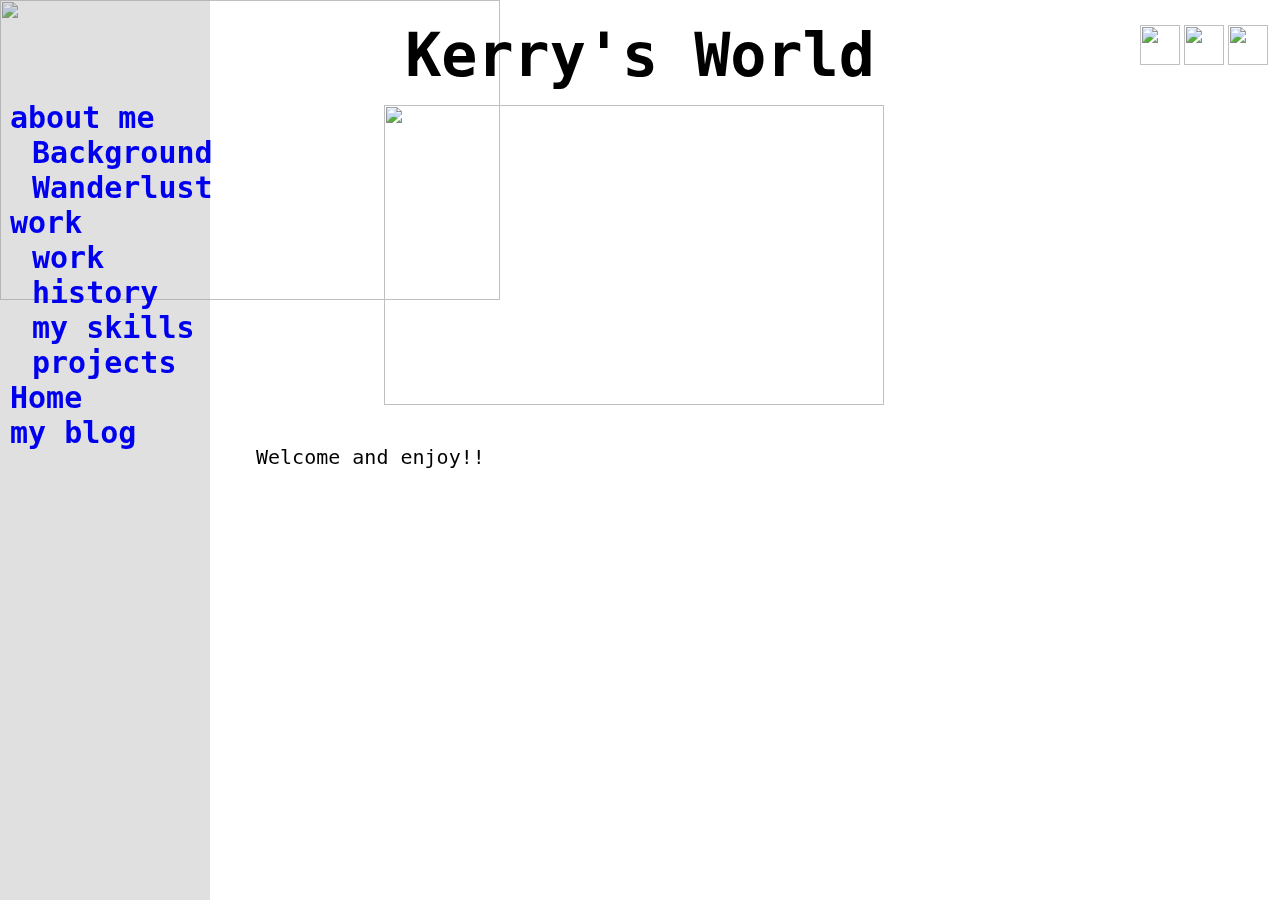
==== index.html @ 60e21bc7 "DOM" ====
<!DOCTYPE html>

<html>

<head>
  <meta charset="UTF-8">
  <link type="text/css" rel="stylesheet" href="stylesheets/default.css"/>
  <title>Kerry's website</title>

</head>

<body>

  <img src="http://previews.123rf.com/images/onionastudio/onionastudio1405/onionastudio140500051/28292831-Bright-beige-wood-floor-background-top-view-high-resolution-3d-render-Stock-Photo.jpg" id="bg" alt="">

  <h1>Kerry's World</h1>

  <nav>
    <ul>
      <li><a href="#">about me</a>
        <ul>
          <li><a href="about.html">Background</a></li>
          <li><a href="#">Wanderlust</a></li>
        </ul>
      </li>
      <li><a href="#">work</a>
        <ul>
          <li><a href="#">work history</a></li>
          <li><a href="#">my skills</a></li>
          <li><a href="projects/index.html">projects</a></li>
        </ul>
      </li>
      <li><a href="#">Home</a></li>
      <li><a href="blog/index.html">my blog</a></li>
    </ul>
  </nav>

  <img src="http://www.gymmagic.com/wp-content/uploads/2014/09/Starfish-Pic-1024x640.jpg"/>

  <p>Welcome and enjoy!!</p>

  <div class="icons">
<a href="https://www.facebook.com/kerry.imai"><img src="https://cdn2.iconfinder.com/data/icons/social-aquiocons/128/Aquicon-Facebook.png"/></a>
<a href="https://github.com/kerryimai"><img src="https://cdn2.iconfinder.com/data/icons/social-aquiocons/128/Aquicon-Github.png"/></a>
<a href="mailto:kmc736@nyu.edu"><img src="https://cdn2.iconfinder.com/data/icons/social-aquiocons/128/Aquicon-GooglePlus.png"/></a>
</div>


  </body>
</html>
---- stylesheets/default.css ----
* {
  margin: 0;
  padding: 0;
}


h1 {
  margin-top: 20px;
  font-size: 60px;
  font-family: monospace;
  text-align: center;
}

nav {
  background-color: rgba(158, 158, 158, 0.32);
  width: 200px;
  top: 0;
  bottom: 0;
  position: fixed;
  padding-left: 10px;
}

nav > ul {
  margin-top: 100px;
}

nav ul li a {
  font-weight: bold;
  text-decoration: none;
  display: block;
  font-size: 30px;
  font-family: monospace;
}

nav ul li a:visited {
  color: black;
}

nav ul li a:hover {
  color: white;
}

nav ul li ul {
  margin-left: 22px;
  list-style: none;
}

nav li ul {
  /*display: none;*/
}

nav li:hover ul {
  /*display: block;*/
}


img {
  left: 30%;
  display: inline-block;
  height: 300px;
  width: 500px;
  position: relative;
  margin-top: 15px;
  margin-bottom: 20px;
}

p {
  position: relative;
  left: 20%;
  width: 60%;
  font-size: 20px;
  font-family: monospace;
  margin-top: 20px;
}

.icons{
  position: fixed;
  top: 10px;
  right: 50px;
}


.icons img {
  width: 40px;
  height: 40px;
  z-index: 3;
}

#auto {
 width: 500px;
 height: auto;
}

#bg {
  position: fixed;
  z-index: -5;
  top: -15px;
  left: 0;

  /* Preserve aspet ratio */
  min-width: 100%;
  min-height: 100%;
}
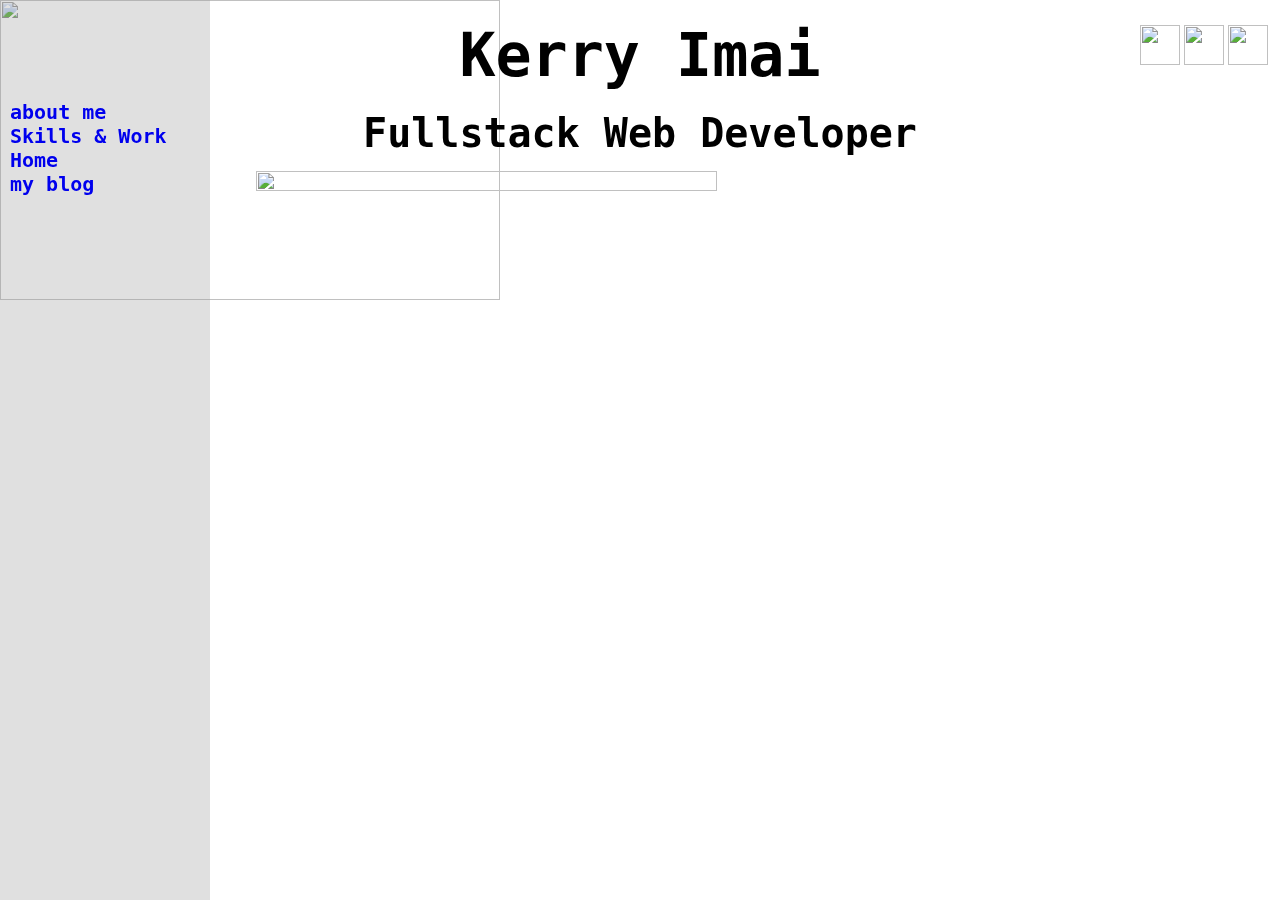
==== commit ec2c2888: "Change links and texts" ====
--- a/index.html
+++ b/index.html
@@ -13,31 +13,19 @@
 
   <img src="http://previews.123rf.com/images/onionastudio/onionastudio1405/onionastudio140500051/28292831-Bright-beige-wood-floor-background-top-view-high-resolution-3d-render-Stock-Photo.jpg" id="bg" alt="">
 
-  <h1>Kerry's World</h1>
+  <h1>Kerry Imai</h1>
+  <h3 class="job-position">Fullstack Web Developer</h3>
 
   <nav>
     <ul>
-      <li><a href="#">about me</a>
-        <ul>
-          <li><a href="about.html">Background</a></li>
-          <li><a href="#">Wanderlust</a></li>
-        </ul>
-      </li>
-      <li><a href="#">work</a>
-        <ul>
-          <li><a href="#">work history</a></li>
-          <li><a href="#">my skills</a></li>
-          <li><a href="projects/index.html">projects</a></li>
-        </ul>
-      </li>
+      <li><a href="about.html">about me</a></li>
+      <li><a href="projects/index.html">Skills & Work</a></li>
       <li><a href="#">Home</a></li>
       <li><a href="blog/index.html">my blog</a></li>
     </ul>
   </nav>
 
-  <img src="http://www.gymmagic.com/wp-content/uploads/2014/09/Starfish-Pic-1024x640.jpg"/>
-
-  <p>Welcome and enjoy!!</p>
+  <img class="coffee" src="imgs/coffee-laptop.jpg"/>
 
   <div class="icons">
 <a href="https://www.facebook.com/kerry.imai"><img src="https://cdn2.iconfinder.com/data/icons/social-aquiocons/128/Aquicon-Facebook.png"/></a>
--- a/stylesheets/default.css
+++ b/stylesheets/default.css
@@ -10,6 +10,22 @@
   font-size: 60px;
   font-family: monospace;
   text-align: center;
+}
+
+.job-position {
+  margin-top: 20px;
+  font-size: 40px;
+  font-family: monospace;
+  text-align: center;
+}
+
+.coffee {
+  height: 40%;
+  width: 60%;
+  position: relative;
+  margin-top: 15px;
+  margin-bottom: 20px;
+    left: 20%;
 }
 
 nav {
@@ -29,7 +45,7 @@
   font-weight: bold;
   text-decoration: none;
   display: block;
-  font-size: 30px;
+  font-size: 20px;
   font-family: monospace;
 }
 
@@ -47,11 +63,11 @@
 }
 
 nav li ul {
-  /*display: none;*/
+  display: none;
 }
 
 nav li:hover ul {
-  /*display: block;*/
+  display: block;
 }
 
 
@@ -101,4 +117,18 @@
   /* Preserve aspet ratio */
   min-width: 100%;
   min-height: 100%;
+}
+
+.flexbox{
+position: relative;
+   width: 100%;
+   }
+
+.ontop {
+ position: absolute;
+   top: 200px;
+   left: 30%;
+   width: 100%;
+   color: white;
+   font-size: 25px;
 }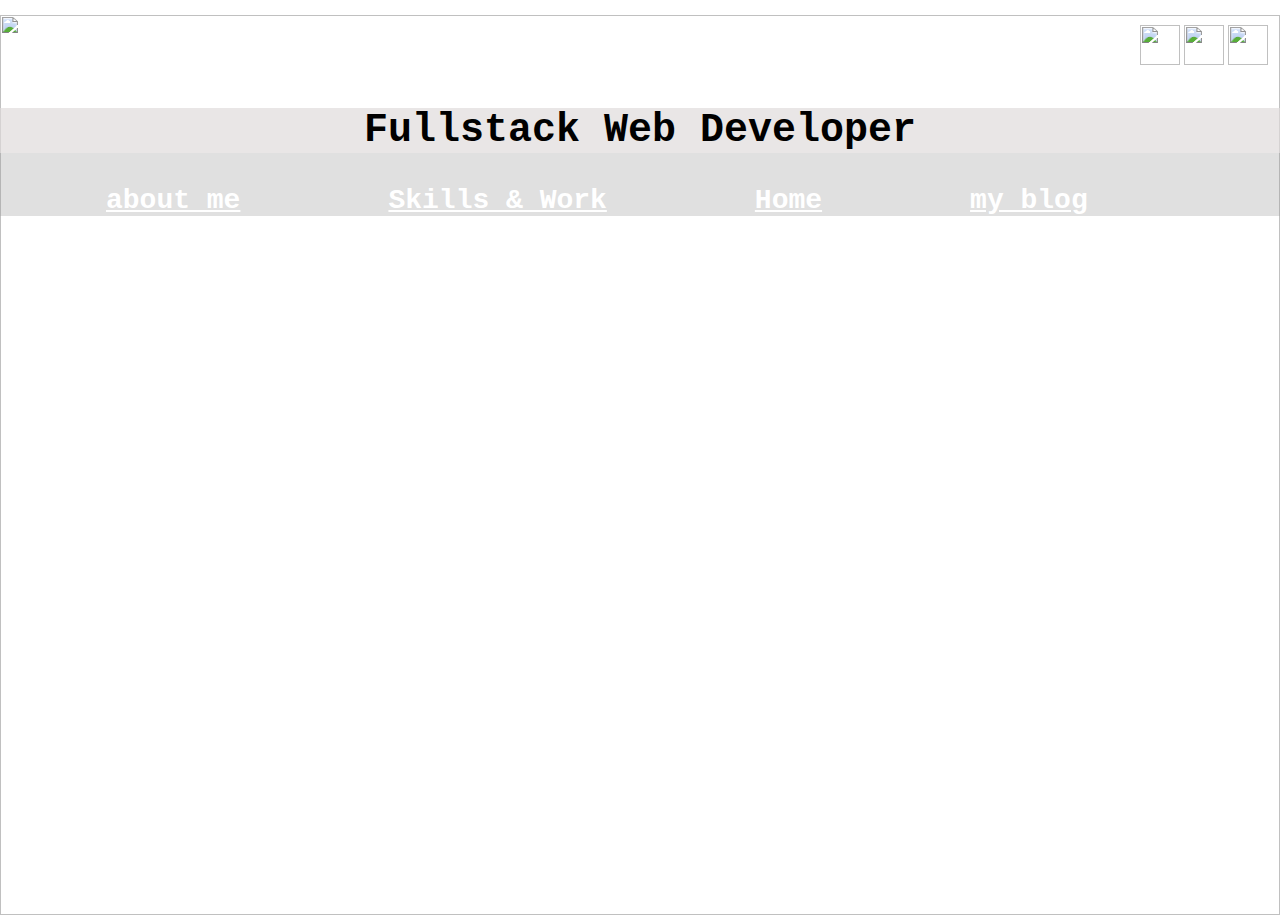
==== commit 44656eca: "change css nav bar" ====
--- a/index.html
+++ b/index.html
@@ -11,11 +11,11 @@
 
 <body>
 
-  <img src="http://previews.123rf.com/images/onionastudio/onionastudio1405/onionastudio140500051/28292831-Bright-beige-wood-floor-background-top-view-high-resolution-3d-render-Stock-Photo.jpg" id="bg" alt="">
 
+  <img class="coffee" src="imgs/coffee-laptop.jpg"/>
+  <div class="top">
   <h1>Kerry Imai</h1>
   <h3 class="job-position">Fullstack Web Developer</h3>
-
   <nav>
     <ul>
       <li><a href="about.html">about me</a></li>
@@ -25,7 +25,7 @@
     </ul>
   </nav>
 
-  <img class="coffee" src="imgs/coffee-laptop.jpg"/>
+</div>
 
   <div class="icons">
 <a href="https://www.facebook.com/kerry.imai"><img src="https://cdn2.iconfinder.com/data/icons/social-aquiocons/128/Aquicon-Facebook.png"/></a>
--- a/stylesheets/default.css
+++ b/stylesheets/default.css
@@ -4,15 +4,26 @@
   padding: 0;
 }
 
-
+/*.top {
+  background-color: rgba(255, 255, 255, 0.38);
+}*/
 h1 {
   margin-top: 20px;
   font-size: 60px;
   font-family: monospace;
   text-align: center;
+  color: white;
 }
 
+h2{
+  color: black;
+  text-align: center;
+  font-size: 6em;
+  font-family: monospace;
+}
 .job-position {
+  background-color: rgba(222, 218, 218, 0.68);
+  color: black;
   margin-top: 20px;
   font-size: 40px;
   font-family: monospace;
@@ -20,41 +31,43 @@
 }
 
 .coffee {
-  height: 40%;
-  width: 60%;
-  position: relative;
+  height: 100%;
+  width: 100%;
+  position: absolute;
   margin-top: 15px;
   margin-bottom: 20px;
-    left: 20%;
+  left: 0%;
+  /*opacity: 0.8;*/
+  top: 0;
+  z-index: -1000;
 }
 
 nav {
   background-color: rgba(158, 158, 158, 0.32);
-  width: 200px;
+  width: 100%;
   top: 0;
-  bottom: 0;
-  position: fixed;
+  margin: 0 auto;
   padding-left: 10px;
 }
 
-nav > ul {
-  margin-top: 100px;
+nav li {
+  display: inline-block;
+  margin-right: 3em;
+  margin-left: 6em;
+  margin-top: 2em;
 }
 
 nav ul li a {
+
   font-weight: bold;
-  text-decoration: none;
-  display: block;
-  font-size: 20px;
+  font-size: 28px;
   font-family: monospace;
+  color: white;
 }
 
-nav ul li a:visited {
-  color: black;
-}
 
 nav ul li a:hover {
-  color: white;
+  color: gray;
 }
 
 nav ul li ul {
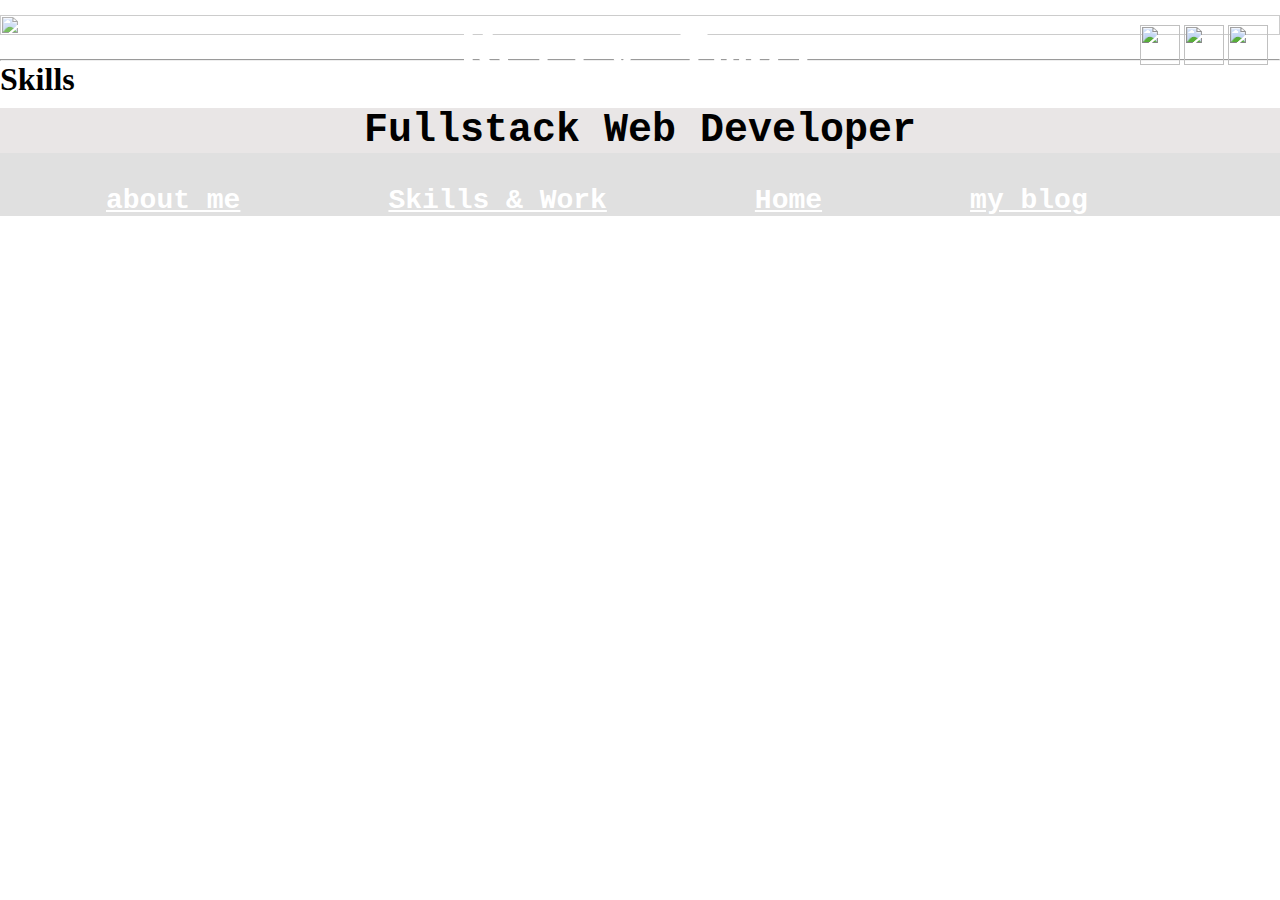
==== commit 1fd85adb: "improve css" ====
--- a/index.html
+++ b/index.html
@@ -24,7 +24,6 @@
       <li><a href="blog/index.html">my blog</a></li>
     </ul>
   </nav>
-
 </div>
 
   <div class="icons">
@@ -32,6 +31,13 @@
 <a href="https://github.com/kerryimai"><img src="https://cdn2.iconfinder.com/data/icons/social-aquiocons/128/Aquicon-Github.png"/></a>
 <a href="mailto:kmc736@nyu.edu"><img src="https://cdn2.iconfinder.com/data/icons/social-aquiocons/128/Aquicon-GooglePlus.png"/></a>
 </div>
+<hr>
+
+<div class="skill-box">
+<h1>Skills</h1>
+
+</div>
+
 
 
   </body>
--- a/stylesheets/default.css
+++ b/stylesheets/default.css
@@ -4,10 +4,14 @@
   padding: 0;
 }
 
-/*.top {
-  background-color: rgba(255, 255, 255, 0.38);
-}*/
-h1 {
+.top {
+position: absolute;
+top: 0%;
+width: 100%;
+
+}
+
+.top h1 {
   margin-top: 20px;
   font-size: 60px;
   font-family: monospace;
@@ -21,6 +25,7 @@
   font-size: 6em;
   font-family: monospace;
 }
+
 .job-position {
   background-color: rgba(222, 218, 218, 0.68);
   color: black;
@@ -31,13 +36,12 @@
 }
 
 .coffee {
-  height: 100%;
+  height: 60%;
   width: 100%;
-  position: absolute;
   margin-top: 15px;
   margin-bottom: 20px;
   left: 0%;
-  /*opacity: 0.8;*/
+  opacity: 0.8;
   top: 0;
   z-index: -1000;
 }
@@ -58,7 +62,6 @@
 }
 
 nav ul li a {
-
   font-weight: bold;
   font-size: 28px;
   font-family: monospace;
@@ -126,7 +129,6 @@
   z-index: -5;
   top: -15px;
   left: 0;
-
   /* Preserve aspet ratio */
   min-width: 100%;
   min-height: 100%;
@@ -144,4 +146,8 @@
    width: 100%;
    color: white;
    font-size: 25px;
+}
+
+.skill-box {
+  margin-bottom:5%;
 }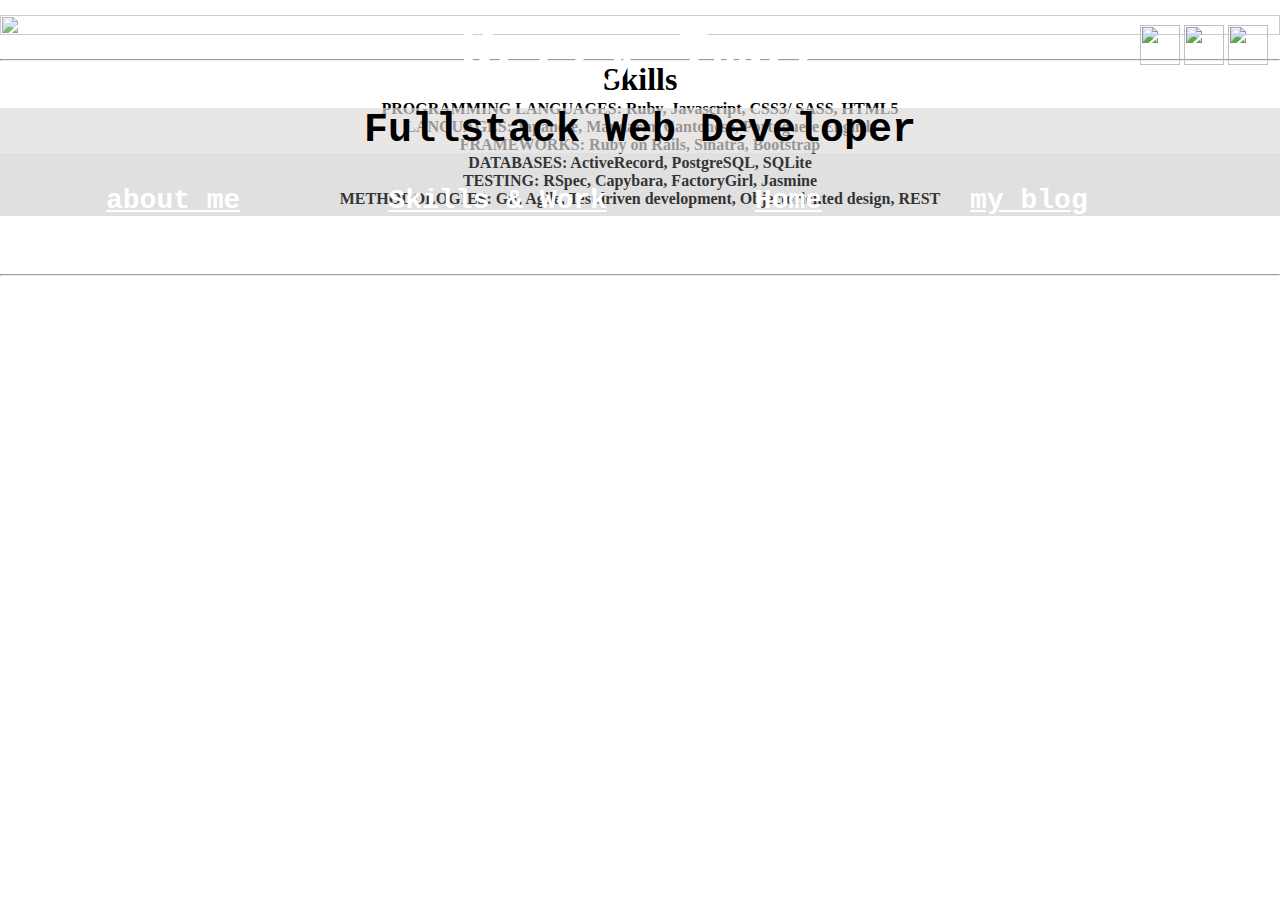
==== commit 3bc8940d: "Add skills" ====
--- a/index.html
+++ b/index.html
@@ -35,8 +35,14 @@
 
 <div class="skill-box">
 <h1>Skills</h1>
-
+<h4>PROGRAMMING LANGUAGES: Ruby, Javascript, CSS3/ SASS, HTML5<br>
+ LANGUAGES: Japanese, Mandarin, Cantonese, Portuguese English<br>
+ FRAMEWORKS: Ruby on Rails, Sinatra, Bootstrap<br>
+DATABASES: ActiveRecord, PostgreSQL, SQLite<br>
+TESTING: RSpec, Capybara, FactoryGirl, Jasmine<br>
+METHODOLOGIES: Git, Agile, Test­driven development, Object­oriented design, REST</h4>
 </div>
+<hr>
 
 
 
--- a/stylesheets/default.css
+++ b/stylesheets/default.css
@@ -150,4 +150,14 @@
 
 .skill-box {
   margin-bottom:5%;
-}+}
+
+.skill-box h1{
+  text-align: center;
+}
+
+.skill-box h4{
+  text-align: center;
+  padding: 2px;
+}
+
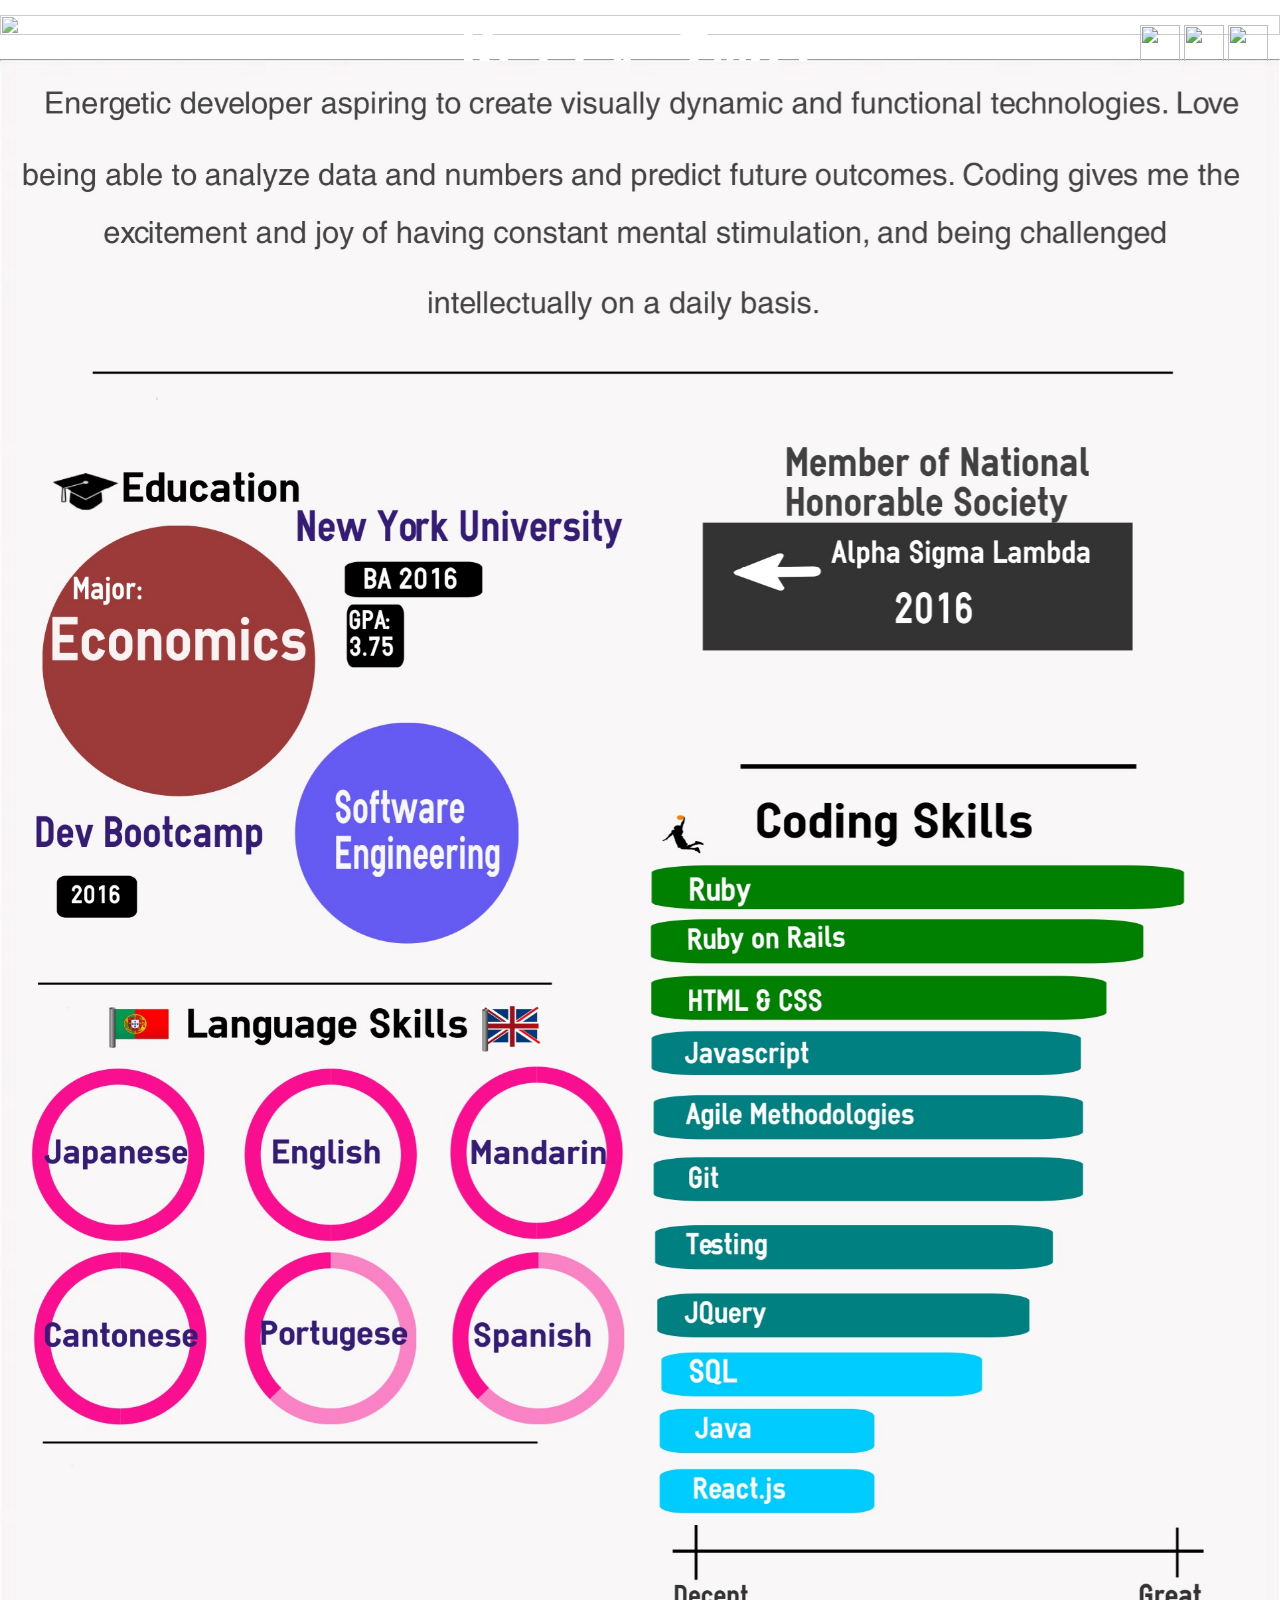
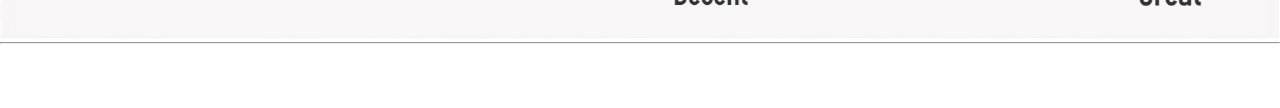
==== commit 7a41dc5b: "add info graph" ====
--- a/index.html
+++ b/index.html
@@ -33,15 +33,12 @@
 </div>
 <hr>
 
+<div class="lingual">
+<img id="map" src="./imgs/webinfo.jpg">
+</div>
+
 <div class="skill-box">
-<h1>Skills</h1>
-<h4>PROGRAMMING LANGUAGES: Ruby, Javascript, CSS3/ SASS, HTML5<br>
- LANGUAGES: Japanese, Mandarin, Cantonese, Portuguese English<br>
- FRAMEWORKS: Ruby on Rails, Sinatra, Bootstrap<br>
-DATABASES: ActiveRecord, PostgreSQL, SQLite<br>
-TESTING: RSpec, Capybara, FactoryGirl, Jasmine<br>
-METHODOLOGIES: Git, Agile, Test­driven development, Object­oriented design, REST</h4>
-</div>
+
 <hr>
 
 
--- a/stylesheets/default.css
+++ b/stylesheets/default.css
@@ -161,3 +161,10 @@
   padding: 2px;
 }
 
+#map {
+width: 100%;
+margin: 0;
+height: 40%;
+left: 0;
+}
+
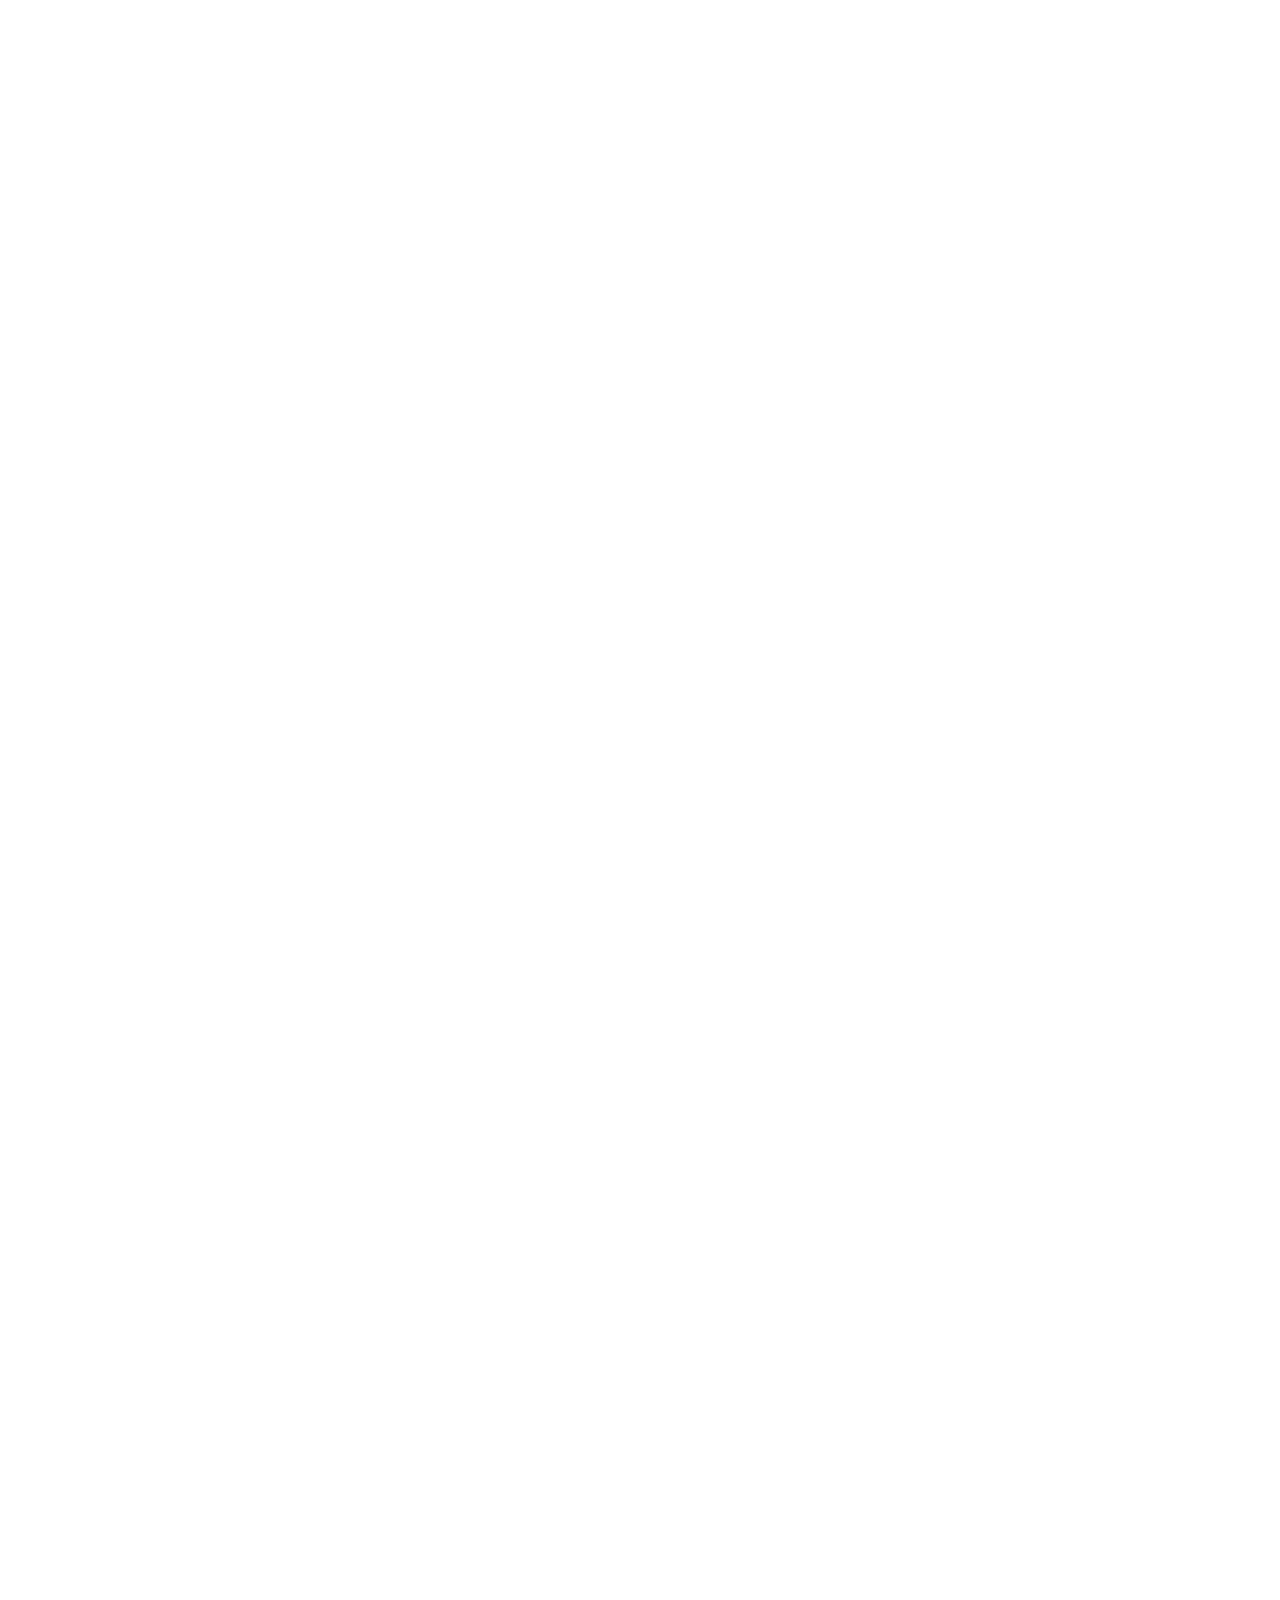
==== commit 590fdc72: "add fading" ====
--- a/index.html
+++ b/index.html
@@ -5,21 +5,23 @@
 <head>
   <meta charset="UTF-8">
   <link type="text/css" rel="stylesheet" href="stylesheets/default.css"/>
+  <link rel="stylesheet" href="./css/animsition.min.css">
+
   <title>Kerry's website</title>
 
 </head>
 
 <body>
 
-
+<div class="animsition">
   <img class="coffee" src="imgs/coffee-laptop.jpg"/>
   <div class="top">
   <h1>Kerry Imai</h1>
   <h3 class="job-position">Fullstack Web Developer</h3>
   <nav>
     <ul>
-      <li><a href="about.html">about me</a></li>
-      <li><a href="projects/index.html">Skills & Work</a></li>
+      <li><a class="animsition-link" href="about.html">about me</a></li>
+      <li><a class="animsition-link" href="projects/index.html">Project</a></li>
       <li><a href="#">Home</a></li>
       <li><a href="blog/index.html">my blog</a></li>
     </ul>
@@ -42,6 +44,19 @@
 <hr>
 
 
+</div>
 
+   <script src="https://ajax.googleapis.com/ajax/libs/jquery/1.11.0/jquery.min.js"></script>
+
+  <script>
+  $(document).ready(function() {
+    $('.animsition').animsition();
+  });
+  </script>
+
+
+  <script src="./js/animsition.min.js"></script>
   </body>
-</html>+</html>
+
+
